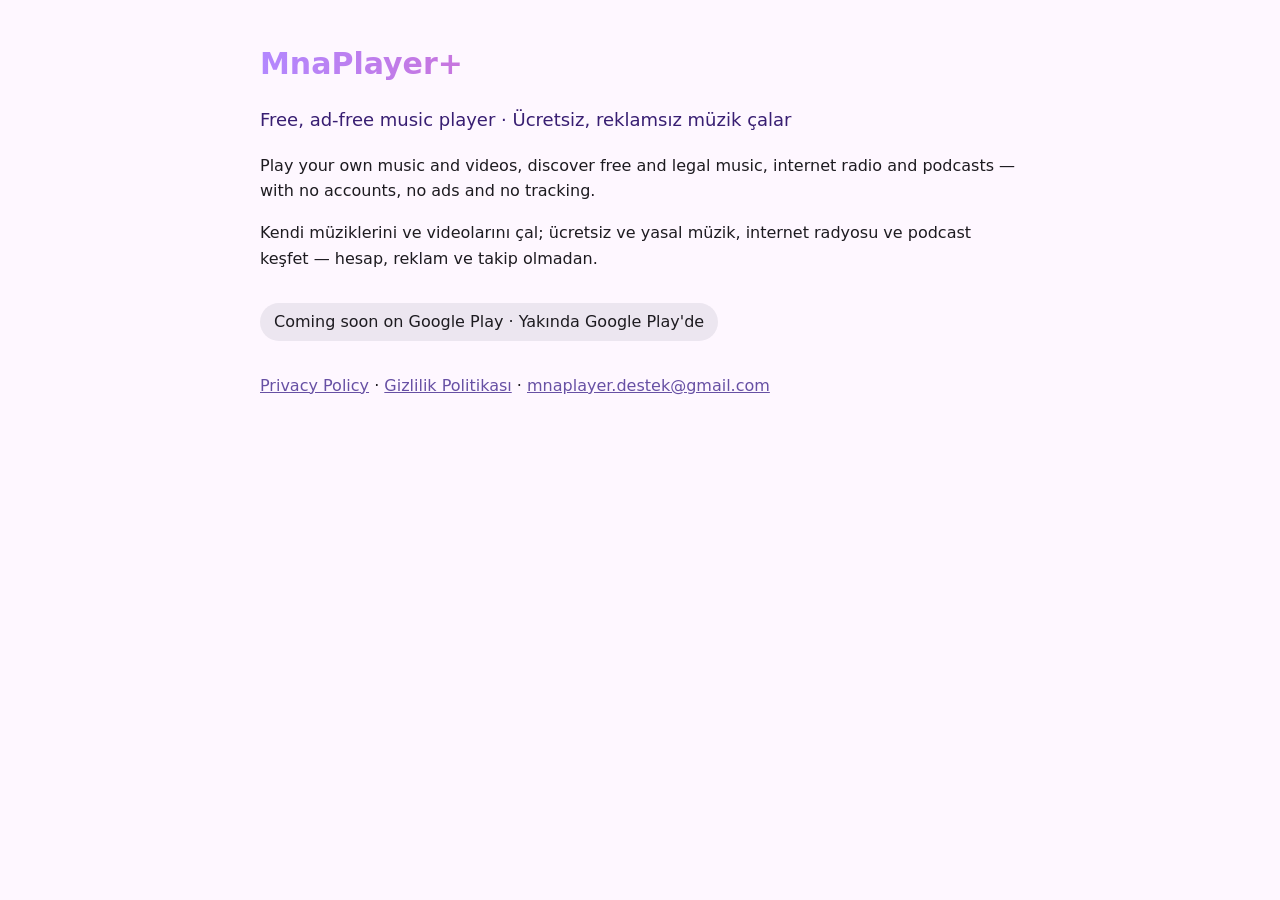
==== index.html @ cf6a9c13 "site: landing page + privacy policy (EN/TR)" ====
<!doctype html>
<html lang="en"><head><meta charset="utf-8"><meta name="viewport" content="width=device-width,initial-scale=1">
<title>MnaPlayer+</title><link rel="stylesheet" href="style.css"></head>
<body><main>
<h1>MnaPlayer+</h1>
<p class="tag">Free, ad-free music player · Ücretsiz, reklamsız müzik çalar</p>
<p>Play your own music and videos, discover free and legal music, internet radio and podcasts — with no accounts, no ads and no tracking.</p>
<p>Kendi müziklerini ve videolarını çal; ücretsiz ve yasal müzik, internet radyosu ve podcast keşfet — hesap, reklam ve takip olmadan.</p>
<p class="soon">Coming soon on Google Play · Yakında Google Play'de</p>
<p><a href="privacy.html">Privacy Policy</a> · <a href="gizlilik.html">Gizlilik Politikası</a> · <a href="mailto:mnaplayer.destek@gmail.com">mnaplayer.destek@gmail.com</a></p>
</main></body></html>
---- style.css ----
:root{color-scheme:light dark}
body{margin:0;font:16px/1.6 system-ui,-apple-system,Segoe UI,Roboto,sans-serif;background:#0f0d14;color:#f3eefc}
main{max-width:760px;margin:0 auto;padding:32px 20px 60px}
h1{font-size:30px;margin:8px 0 4px;background:linear-gradient(90deg,#b388ff,#ff4081);-webkit-background-clip:text;background-clip:text;color:transparent}
h2{font-size:20px;margin-top:28px;color:#d0bcff}
a{color:#b388ff}
code{background:#2b2930;padding:1px 6px;border-radius:5px}
.muted,.lang{color:#a59cb8;font-size:14px}
.tag{font-size:18px;color:#e8def8}
.soon{display:inline-block;background:#2b2930;border-radius:20px;padding:6px 14px}
@media (prefers-color-scheme: light){body{background:#fef7ff;color:#1d1b20}h2{color:#6750a4}a{color:#6750a4}code{background:#ece6f0}.muted,.lang{color:#625b71}.tag{color:#381e72}.soon{background:#ece6f0}}
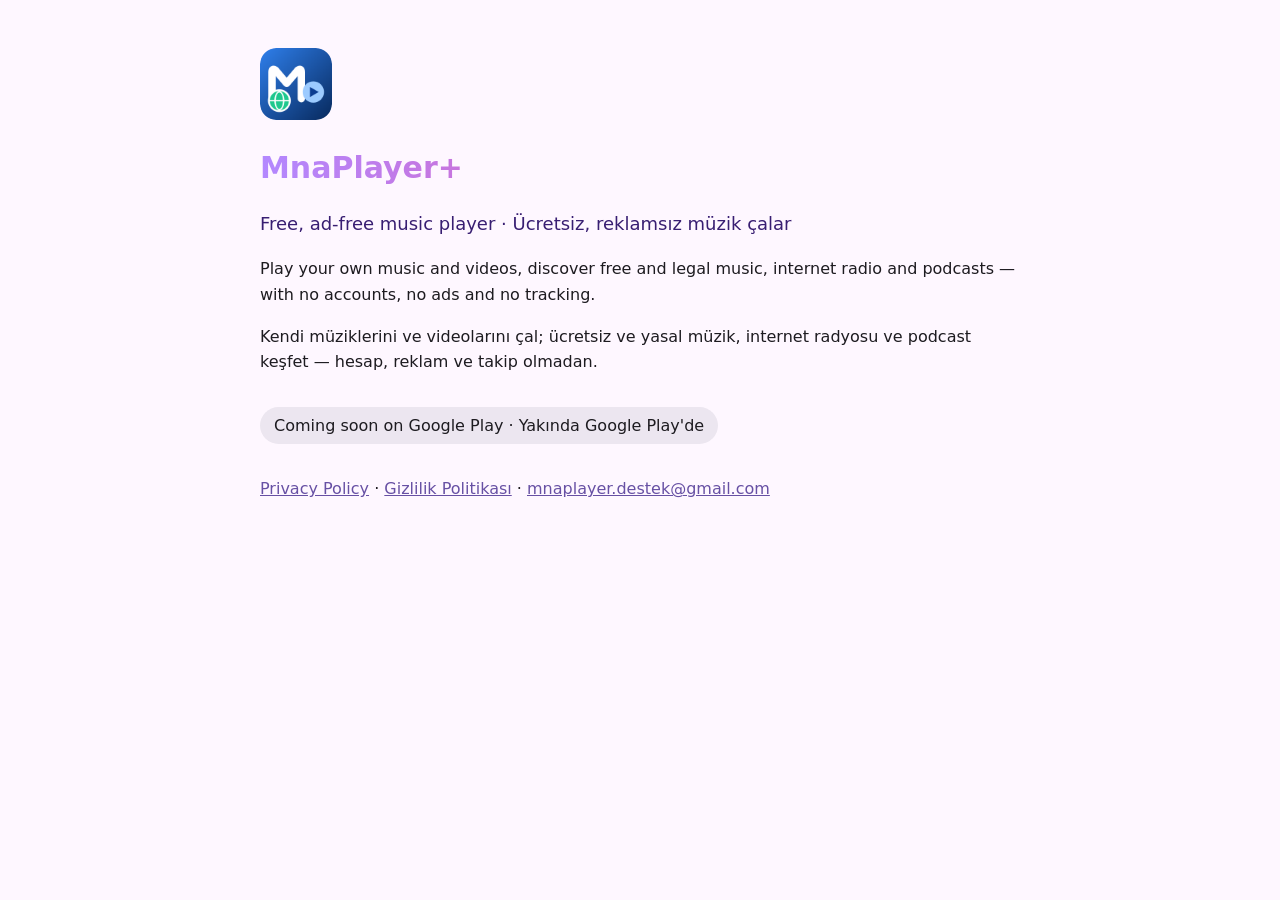
==== commit 0394a219: "site: SEO meta, Open Graph, JSON-LD SoftwareApplication, hreflang, sitemap, icon" ====
--- a/index.html
+++ b/index.html
@@ -1,7 +1,26 @@
 <!doctype html>
 <html lang="en"><head><meta charset="utf-8"><meta name="viewport" content="width=device-width,initial-scale=1">
-<title>MnaPlayer+</title><link rel="stylesheet" href="style.css"></head>
+<title>MnaPlayer+ — Free, ad-free music player</title><link rel="stylesheet" href="style.css">
+<meta name="description" content="Free, ad-free music player for Android: your own music and videos, free legal music, internet radio and podcasts. No accounts, no ads, no tracking. Ücretsiz, reklamsız müzik çalar.">
+<link rel="canonical" href="https://mna-labs.github.io/mnaplayerplus-site/">
+<link rel="alternate" hreflang="en" href="https://mna-labs.github.io/mnaplayerplus-site/">
+<link rel="alternate" hreflang="tr" href="https://mna-labs.github.io/mnaplayerplus-site/">
+<link rel="alternate" hreflang="x-default" href="https://mna-labs.github.io/mnaplayerplus-site/">
+<link rel="icon" type="image/png" href="icon.png">
+<meta name="theme-color" content="#0f0d14">
+<meta property="og:type" content="website">
+<meta property="og:site_name" content="MnaPlayer+">
+<meta property="og:title" content="MnaPlayer+ — Free, ad-free music player">
+<meta property="og:description" content="Free, ad-free music player for Android: your own music and videos, free legal music, internet radio and podcasts. No accounts, no ads, no tracking. Ücretsiz, reklamsız müzik çalar.">
+<meta property="og:url" content="https://mna-labs.github.io/mnaplayerplus-site/">
+<meta property="og:image" content="https://mna-labs.github.io/mnaplayerplus-site/icon.png">
+<meta property="og:locale" content="en_US">
+<meta name="twitter:card" content="summary">
+<script type="application/ld+json">
+{"@context":"https://schema.org","@type":"SoftwareApplication","name":"MnaPlayer+","operatingSystem":"Android, Windows","applicationCategory":"MultimediaApplication","applicationSubCategory":"Music player","offers":{"@type":"Offer","price":"0","priceCurrency":"USD"},"description":"Free, ad-free music player: play your own music and videos, discover legal free music, internet radio and podcasts. No accounts, no ads, no tracking.","inLanguage":["en","tr"],"url":"https://mna-labs.github.io/mnaplayerplus-site/","image":"https://mna-labs.github.io/mnaplayerplus-site/icon.png","author":{"@type":"Organization","name":"MNA Labs","email":"mnaplayer.destek@gmail.com"}}
+</script></head>
 <body><main>
+<p><img src="icon.png" alt="MnaPlayer+ icon" width="72" height="72" style="border-radius:16px"></p>
 <h1>MnaPlayer+</h1>
 <p class="tag">Free, ad-free music player · Ücretsiz, reklamsız müzik çalar</p>
 <p>Play your own music and videos, discover free and legal music, internet radio and podcasts — with no accounts, no ads and no tracking.</p>
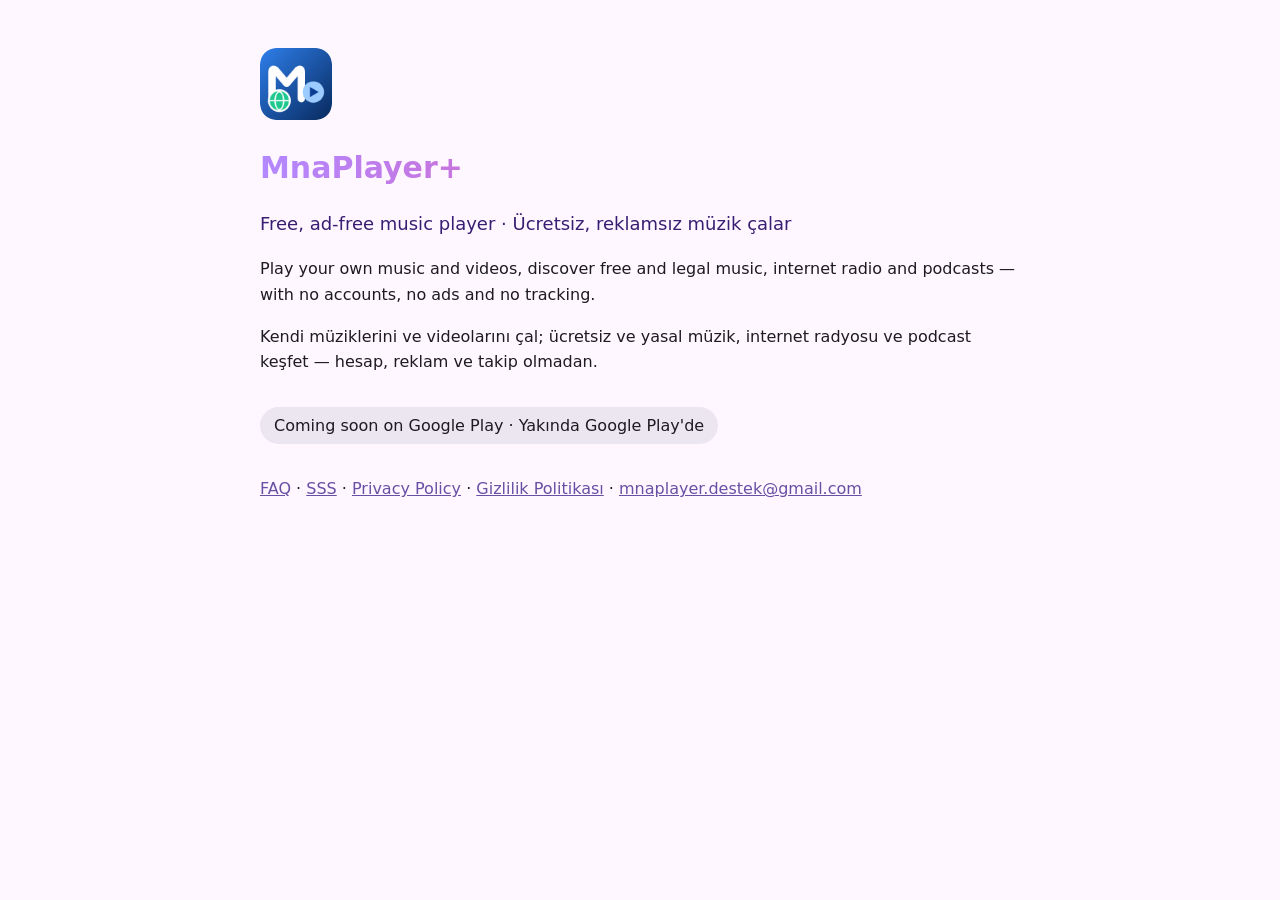
==== commit 55b808ab: "site: GEO — FAQ/SSS pages with FAQPage JSON-LD, llms.txt, richer SoftwareApplication data, sitemap" ====
--- a/index.html
+++ b/index.html
@@ -1,5 +1,6 @@
 <!doctype html>
-<html lang="en"><head><meta charset="utf-8"><meta name="viewport" content="width=device-width,initial-scale=1">
+<html lang="en"><head><meta charset="utf-8">
+<meta name="google-site-verification" content="fTWDGioe16bfAC8bkGbLvkYbaq8HpVbpBoYj8-vI_Cs"><meta name="viewport" content="width=device-width,initial-scale=1">
 <title>MnaPlayer+ — Free, ad-free music player</title><link rel="stylesheet" href="style.css">
 <meta name="description" content="Free, ad-free music player for Android: your own music and videos, free legal music, internet radio and podcasts. No accounts, no ads, no tracking. Ücretsiz, reklamsız müzik çalar.">
 <link rel="canonical" href="https://mna-labs.github.io/mnaplayerplus-site/">
@@ -17,7 +18,7 @@
 <meta property="og:locale" content="en_US">
 <meta name="twitter:card" content="summary">
 <script type="application/ld+json">
-{"@context":"https://schema.org","@type":"SoftwareApplication","name":"MnaPlayer+","operatingSystem":"Android, Windows","applicationCategory":"MultimediaApplication","applicationSubCategory":"Music player","offers":{"@type":"Offer","price":"0","priceCurrency":"USD"},"description":"Free, ad-free music player: play your own music and videos, discover legal free music, internet radio and podcasts. No accounts, no ads, no tracking.","inLanguage":["en","tr"],"url":"https://mna-labs.github.io/mnaplayerplus-site/","image":"https://mna-labs.github.io/mnaplayerplus-site/icon.png","author":{"@type":"Organization","name":"MNA Labs","email":"mnaplayer.destek@gmail.com"}}
+{"@context":"https://schema.org","@type":"SoftwareApplication","name":"MnaPlayer+","operatingSystem":"Android, Windows","applicationCategory":"MultimediaApplication","applicationSubCategory":"Music player","offers":{"@type":"Offer","price":"0","priceCurrency":"USD"},"description":"Free, ad-free music player: play your own music and videos, discover legal free music, internet radio and podcasts. No accounts, no ads, no tracking.","inLanguage":["en","tr"],"url":"https://mna-labs.github.io/mnaplayerplus-site/","image":"https://mna-labs.github.io/mnaplayerplus-site/icon.png","featureList":["Plays local music and video files","Creative Commons music from Jamendo, Openverse and the Internet Archive","Internet radio","Podcasts","YouTube search with official YouTube player","Voice search","Smart collections","26 languages"],"isAccessibleForFree":true,"author":{"@type":"Organization","name":"MNA Labs","email":"mnaplayer.destek@gmail.com","url":"https://github.com/mna-labs"}}
 </script></head>
 <body><main>
 <p><img src="icon.png" alt="MnaPlayer+ icon" width="72" height="72" style="border-radius:16px"></p>
@@ -26,5 +27,5 @@
 <p>Play your own music and videos, discover free and legal music, internet radio and podcasts — with no accounts, no ads and no tracking.</p>
 <p>Kendi müziklerini ve videolarını çal; ücretsiz ve yasal müzik, internet radyosu ve podcast keşfet — hesap, reklam ve takip olmadan.</p>
 <p class="soon">Coming soon on Google Play · Yakında Google Play'de</p>
-<p><a href="privacy.html">Privacy Policy</a> · <a href="gizlilik.html">Gizlilik Politikası</a> · <a href="mailto:mnaplayer.destek@gmail.com">mnaplayer.destek@gmail.com</a></p>
+<p><a href="faq.html">FAQ</a> · <a href="sss.html">SSS</a> · <a href="privacy.html">Privacy Policy</a> · <a href="gizlilik.html">Gizlilik Politikası</a> · <a href="mailto:mnaplayer.destek@gmail.com">mnaplayer.destek@gmail.com</a></p>
 </main></body></html>
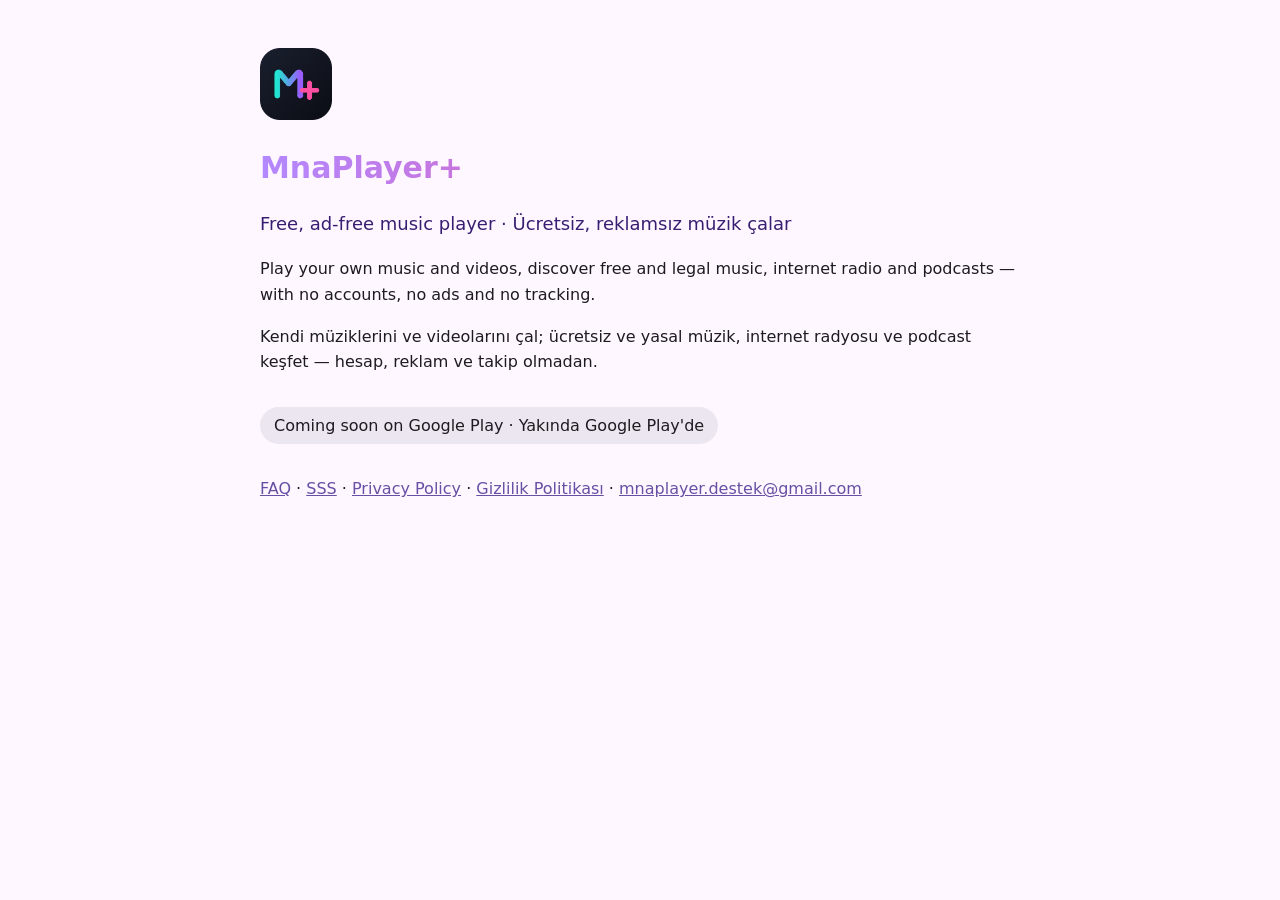
==== commit 6c4659e1: "Move site to custom domain mnaplayer.com (CNAME, canonical/hreflang/og/sitemap/llms URLs)" ====
--- a/index.html
+++ b/index.html
@@ -3,22 +3,22 @@
 <meta name="google-site-verification" content="fTWDGioe16bfAC8bkGbLvkYbaq8HpVbpBoYj8-vI_Cs"><meta name="viewport" content="width=device-width,initial-scale=1">
 <title>MnaPlayer+ — Free, ad-free music player</title><link rel="stylesheet" href="style.css">
 <meta name="description" content="Free, ad-free music player for Android: your own music and videos, free legal music, internet radio and podcasts. No accounts, no ads, no tracking. Ücretsiz, reklamsız müzik çalar.">
-<link rel="canonical" href="https://mna-labs.github.io/mnaplayerplus-site/">
-<link rel="alternate" hreflang="en" href="https://mna-labs.github.io/mnaplayerplus-site/">
-<link rel="alternate" hreflang="tr" href="https://mna-labs.github.io/mnaplayerplus-site/">
-<link rel="alternate" hreflang="x-default" href="https://mna-labs.github.io/mnaplayerplus-site/">
+<link rel="canonical" href="https://mnaplayer.com/">
+<link rel="alternate" hreflang="en" href="https://mnaplayer.com/">
+<link rel="alternate" hreflang="tr" href="https://mnaplayer.com/">
+<link rel="alternate" hreflang="x-default" href="https://mnaplayer.com/">
 <link rel="icon" type="image/png" href="icon.png">
 <meta name="theme-color" content="#0f0d14">
 <meta property="og:type" content="website">
 <meta property="og:site_name" content="MnaPlayer+">
 <meta property="og:title" content="MnaPlayer+ — Free, ad-free music player">
 <meta property="og:description" content="Free, ad-free music player for Android: your own music and videos, free legal music, internet radio and podcasts. No accounts, no ads, no tracking. Ücretsiz, reklamsız müzik çalar.">
-<meta property="og:url" content="https://mna-labs.github.io/mnaplayerplus-site/">
-<meta property="og:image" content="https://mna-labs.github.io/mnaplayerplus-site/icon.png">
+<meta property="og:url" content="https://mnaplayer.com/">
+<meta property="og:image" content="https://mnaplayer.com/icon.png">
 <meta property="og:locale" content="en_US">
 <meta name="twitter:card" content="summary">
 <script type="application/ld+json">
-{"@context":"https://schema.org","@type":"SoftwareApplication","name":"MnaPlayer+","operatingSystem":"Android, Windows","applicationCategory":"MultimediaApplication","applicationSubCategory":"Music player","offers":{"@type":"Offer","price":"0","priceCurrency":"USD"},"description":"Free, ad-free music player: play your own music and videos, discover legal free music, internet radio and podcasts. No accounts, no ads, no tracking.","inLanguage":["en","tr"],"url":"https://mna-labs.github.io/mnaplayerplus-site/","image":"https://mna-labs.github.io/mnaplayerplus-site/icon.png","featureList":["Plays local music and video files","Creative Commons music from Jamendo, Openverse and the Internet Archive","Internet radio","Podcasts","YouTube search with official YouTube player","Voice search","Smart collections","26 languages"],"isAccessibleForFree":true,"author":{"@type":"Organization","name":"MNA Labs","email":"mnaplayer.destek@gmail.com","url":"https://github.com/mna-labs"}}
+{"@context":"https://schema.org","@type":"SoftwareApplication","name":"MnaPlayer+","operatingSystem":"Android, Windows","applicationCategory":"MultimediaApplication","applicationSubCategory":"Music player","offers":{"@type":"Offer","price":"0","priceCurrency":"USD"},"description":"Free, ad-free music player: play your own music and videos, discover legal free music, internet radio and podcasts. No accounts, no ads, no tracking.","inLanguage":["en","tr"],"url":"https://mnaplayer.com/","image":"https://mnaplayer.com/icon.png","featureList":["Plays local music and video files","Creative Commons music from Jamendo, Openverse and the Internet Archive","Internet radio","Podcasts","YouTube search with official YouTube player","Voice search","Smart collections","26 languages"],"isAccessibleForFree":true,"author":{"@type":"Organization","name":"MNA Labs","email":"mnaplayer.destek@gmail.com","url":"https://github.com/mna-labs"}}
 </script></head>
 <body><main>
 <p><img src="icon.png" alt="MnaPlayer+ icon" width="72" height="72" style="border-radius:16px"></p>
